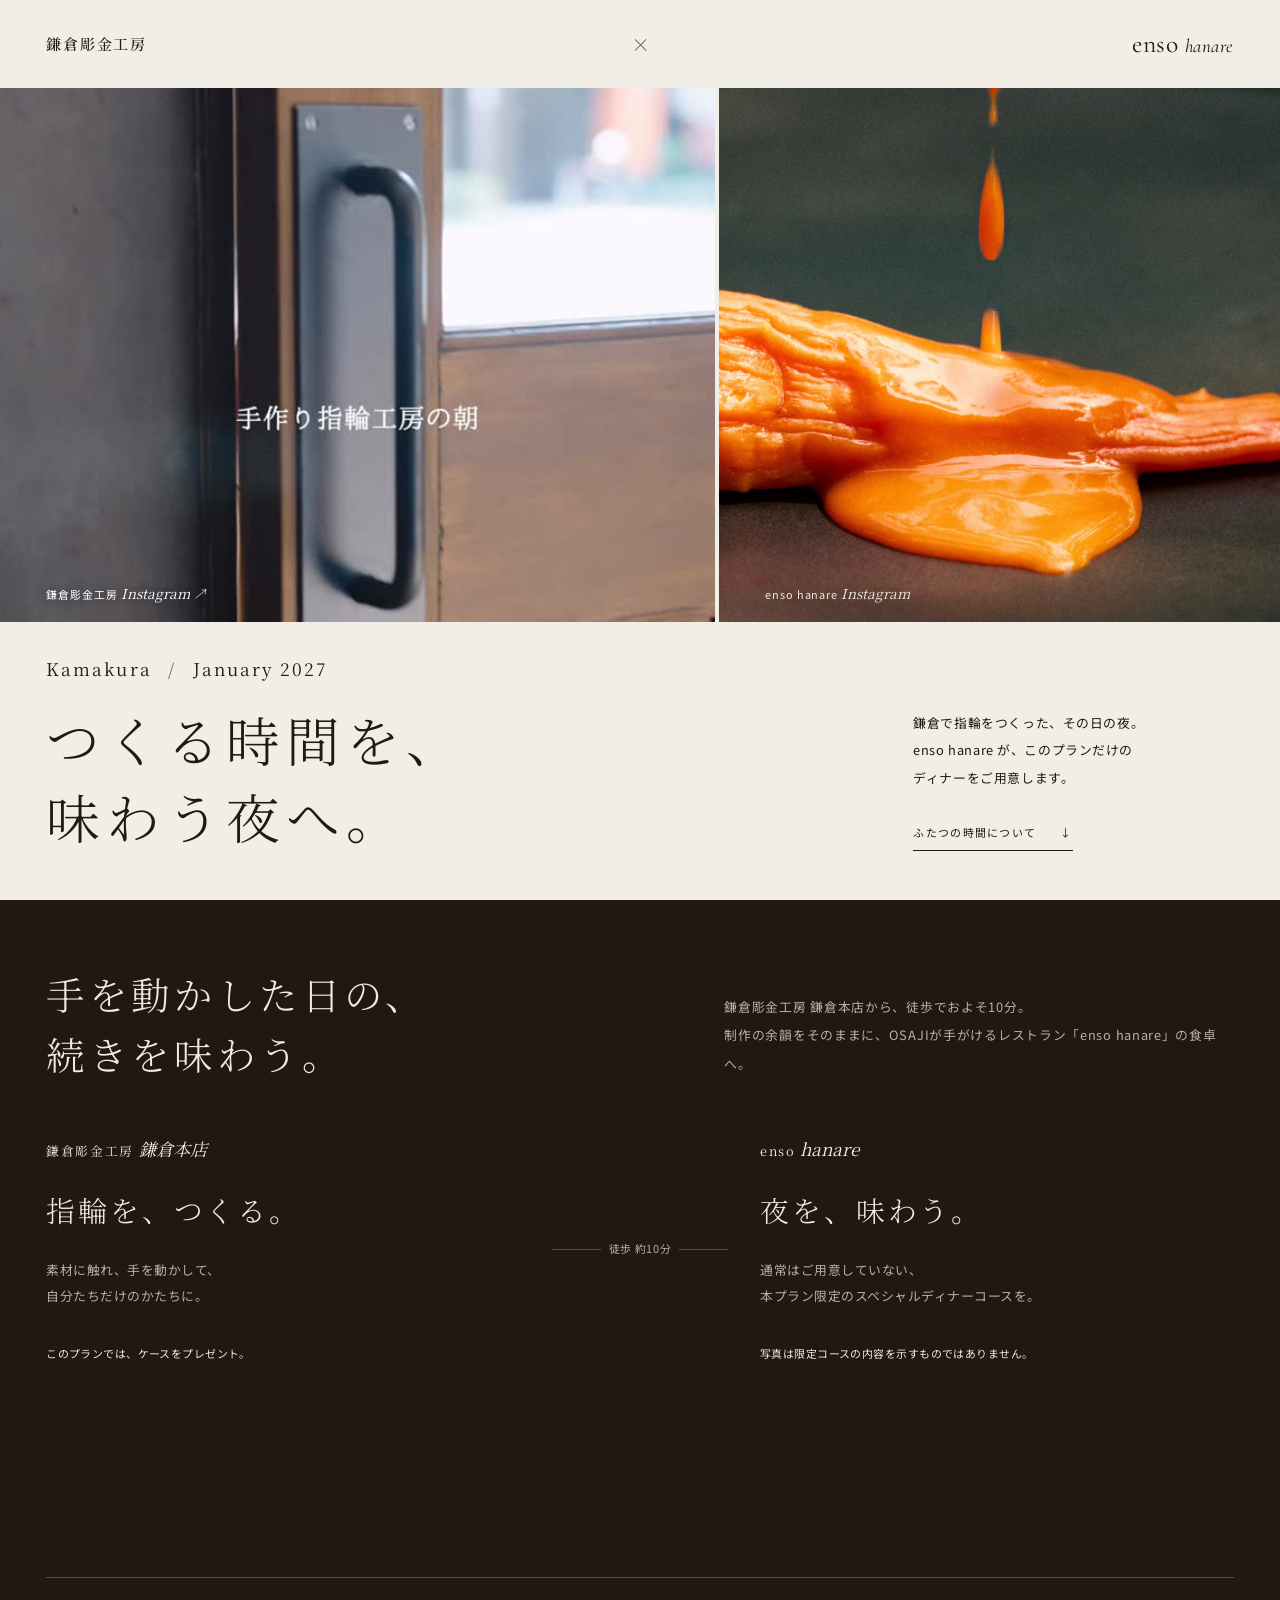
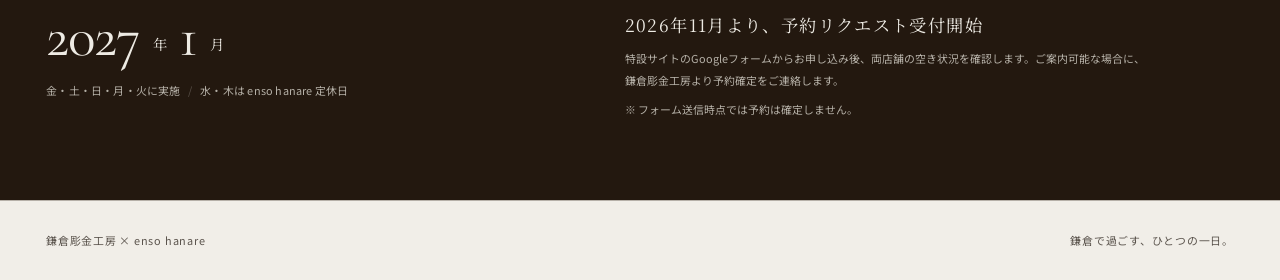
==== index.html @ 20aaf8cf "Add Kamakura Chokin Kobo x enso hanare preview" ====
<!doctype html>
<html lang="ja">
  <head>
    <meta charset="utf-8" />
    <meta name="viewport" content="width=device-width, initial-scale=1" />
    <meta name="theme-color" content="#f3f0e9" />
    <meta name="robots" content="noindex,nofollow,noarchive" />
    <meta name="description" content="鎌倉彫金工房 鎌倉本店での指輪づくりと、enso hanareのプラン限定ディナー。2027年1月にお楽しみいただける、鎌倉の一日。" />
    <title>つくる時間を、味わう夜へ。｜鎌倉彫金工房 × enso hanare</title>
    <link rel="preconnect" href="https://fonts.googleapis.com" />
    <link rel="preconnect" href="https://fonts.gstatic.com" crossorigin />
    <link href="https://fonts.googleapis.com/css2?family=Cormorant+Garamond:ital,wght@0,400;0,500;1,400&family=Noto+Sans+JP:wght@400;500&family=Noto+Serif+JP:wght@300;400;500&display=swap" rel="stylesheet" />
    <link rel="preload" as="image" href="assets/kamakura-video-cover-instagram.jpg" />
    <link rel="preload" as="image" href="assets/enso-hanare-instagram-web.jpg" />
    <link rel="stylesheet" href="styles.css" />
  </head>
  <body>
    <a class="skip-link" href="#content">本文へ移動</a>

    <header class="site-header" aria-label="コラボレーションブランド">
      <a class="brand brand-kamakura" href="https://www.instagram.com/kamakura_chokin/" target="_blank" rel="noopener noreferrer" aria-label="鎌倉彫金工房のInstagramを開く">鎌倉彫金工房</a>
      <span class="brand-cross" aria-hidden="true">×</span>
      <a class="brand brand-enso" href="https://www.instagram.com/enso_hanare/" target="_blank" rel="noopener noreferrer" aria-label="enso hanareのInstagramを開く">enso <em>hanare</em></a>
    </header>

    <main id="content">
      <section class="first-frame" aria-labelledby="hero-title">
        <div class="hero-photos" aria-label="鎌倉彫金工房の動画とenso hanareの写真">
          <figure class="hero-photo hero-photo-video">
            <div class="instagram-video-stage">
              <iframe src="https://www.instagram.com/p/DdD5RoIRUm0/embed/" title="鎌倉彫金工房の動画『モーニングルーティン』" loading="eager" allow="autoplay; encrypted-media; picture-in-picture" referrerpolicy="strict-origin-when-cross-origin"></iframe>
            </div>
            <figcaption><a href="https://www.instagram.com/p/DdD5RoIRUm0/" target="_blank" rel="noopener noreferrer" aria-label="鎌倉彫金工房の動画の元投稿を開く">鎌倉彫金工房 <span>Instagram ↗</span></a></figcaption>
          </figure>
          <figure class="hero-photo hero-photo-enso">
            <a href="https://www.instagram.com/enso_hanare/p/DdVPFkDokkN/" target="_blank" rel="noopener noreferrer" aria-label="enso hanareの写真の元投稿を開く">
              <img src="assets/enso-hanare-instagram-web.jpg" alt="enso hanareの料理を仕上げる、ソースを注ぐ瞬間" width="1350" height="1800" fetchpriority="high" decoding="async" />
            </a>
            <figcaption>enso hanare <span>Instagram</span></figcaption>
          </figure>
        </div>

        <div class="hero-copy">
          <div class="hero-title-wrap">
            <p class="edition">Kamakura <span aria-hidden="true">/</span> January 2027</p>
            <h1 id="hero-title">つくる時間を、<br />味わう夜へ。</h1>
          </div>
          <div class="hero-aside">
            <p>鎌倉で指輪をつくった、その日の夜。<br />enso hanare が、このプランだけの<br class="desktop-break" />ディナーをご用意します。</p>
            <a class="text-link" href="#plan">ふたつの時間について <span aria-hidden="true">↓</span></a>
          </div>
        </div>
      </section>

      <section class="second-frame" id="plan" aria-labelledby="plan-title">
        <div class="second-inner">
          <div class="intro">
            <h2 id="plan-title">手を動かした日の、<br />続きを味わう。</h2>
            <p>鎌倉彫金工房 鎌倉本店から、徒歩でおよそ10分。<br />制作の余韻をそのままに、OSAJIが手がけるレストラン「enso hanare」の食卓へ。</p>
          </div>

          <div class="day-story" aria-label="プランの流れ">
            <div class="story-part">
              <p class="story-place">鎌倉彫金工房 <span>鎌倉本店</span></p>
              <h3>指輪を、つくる。</h3>
              <p>素材に触れ、手を動かして、<br />自分たちだけのかたちに。</p>
              <p class="story-gift">このプランでは、ケースをプレゼント。</p>
            </div>
            <div class="walk" aria-label="徒歩約10分で移動">
              <span class="walk-line" aria-hidden="true"></span>
              <span>徒歩 約10分</span>
              <span class="walk-line" aria-hidden="true"></span>
            </div>
            <div class="story-part">
              <p class="story-place">enso <span>hanare</span></p>
              <h3>夜を、味わう。</h3>
              <p>通常はご用意していない、<br />本プラン限定のスペシャルディナーコースを。</p>
              <p class="story-gift">写真は限定コースの内容を示すものではありません。</p>
            </div>
          </div>

          <div class="plan-bottom">
            <div class="availability">
              <p class="availability-date">2027 <span>年</span> 1 <span>月</span></p>
              <p>金・土・日・月・火に実施 <span class="separator" aria-hidden="true">/</span> 水・木は enso hanare 定休日</p>
            </div>
            <div class="request-note">
              <p class="request-title">2026年11月より、予約リクエスト受付開始</p>
              <p>特設サイトのGoogleフォームからお申し込み後、両店舗の空き状況を確認します。ご案内可能な場合に、鎌倉彫金工房より予約確定をご連絡します。</p>
              <p class="request-caution">※ フォーム送信時点では予約は確定しません。</p>
            </div>
          </div>
        </div>
      </section>
    </main>

    <footer class="site-footer"><span>鎌倉彫金工房 × enso hanare</span><span>鎌倉で過ごす、ひとつの一日。</span></footer>
    <script>
      const videoStage = document.querySelector('.instagram-video-stage');
      const embeddedVideo = videoStage.querySelector('iframe');
      const fitEmbeddedVideo = () => {
        const { width, height } = videoStage.getBoundingClientRect();
        const frameWidth = Math.ceil(Math.max(width / 0.703, height / 1.25, 320));
        embeddedVideo.style.width = `${frameWidth}px`;
        embeddedVideo.style.height = `${Math.ceil(frameWidth * 1.25 + 54)}px`;
      };
      new ResizeObserver(fitEmbeddedVideo).observe(videoStage);
      fitEmbeddedVideo();
    </script>
  </body>
</html>
---- styles.css ----
/* Hallmark · macrostructure: Photographic · genre: editorial · theme: Atelier · enrichment: real brand photography · nav: N9 · footer: Ft2 · tone: quiet luxury · anchor hue: warm mineral · pre-emit critique: P5 H4 E4 S5 R5 V4 · contrast: pass (46–50) · mobile: pass (36, 59, 61–69) */
@import url("tokens.css");

*, *::before, *::after { box-sizing: border-box; }
html { scroll-behavior: smooth; }
html, body { margin: 0; min-width: 0; overflow-x: clip; }
body { background: var(--color-paper); color: var(--color-ink); font-family: var(--font-body); font-size: var(--text-base); line-height: 1.75; -webkit-font-smoothing: antialiased; }
img { display: block; width: 100%; height: 100%; }
figure, h1, h2, h3, p { margin: 0; }
a { color: inherit; }
a:focus-visible { outline: 2px solid var(--color-focus); outline-offset: 5px; }
a:active { opacity: .72; }
a[aria-disabled="true"] { opacity: .5; cursor: not-allowed; pointer-events: none; }
.skip-link { position: absolute; z-index: 10; top: -5rem; left: var(--space-md); padding: var(--space-sm) var(--space-md); background: var(--color-paper); }
.skip-link:focus-visible { top: var(--space-md); }

.site-header { min-height: 5.5rem; padding: 0 clamp(1.3rem, 3.6vw, 4.5rem); display: grid; grid-template-columns: minmax(0, 1fr) auto minmax(0, 1fr); align-items: center; gap: var(--space-lg); }
.brand { display: inline-block; width: fit-content; text-decoration: none; white-space: nowrap; transition: opacity var(--dur-short) var(--ease-out); }
.brand:hover { opacity: .62; }
.brand-kamakura { font-family: var(--font-display); font-size: clamp(.86rem, 1.18vw, 1.1rem); font-weight: 500; letter-spacing: .12em; }
.brand-enso { justify-self: end; font-family: var(--font-latin); font-size: clamp(1.45rem, 2vw, 2rem); line-height: 1; letter-spacing: .02em; }
.brand-enso em { font-size: .74em; font-weight: 400; }
.brand-cross { font-family: var(--font-display); font-size: 1.2rem; line-height: 1; color: var(--color-muted); }

.first-frame { height: calc(100svh - 5.5rem); min-height: 39rem; display: grid; grid-template-rows: minmax(0, 1fr) auto; }
.hero-photos { display: grid; grid-template-columns: minmax(0, 1.12fr) minmax(0, .88fr); gap: var(--space-xs); min-height: 0; background: var(--color-paper); }
.hero-photo { position: relative; overflow: hidden; min-width: 0; }
.hero-photo a { display: block; width: 100%; height: 100%; }
.hero-photo img { object-fit: cover; transition: transform 900ms var(--ease-out); }
.hero-photo a:hover img { transform: scale(1.028); }
.hero-photo-video { background: #292723 url("assets/kamakura-video-cover-instagram.jpg") center / cover no-repeat; }
.instagram-video-stage { position: absolute; inset: 0; overflow: hidden; }
.instagram-video-stage iframe { position: absolute; top: calc(50% - 27px); left: 50%; width: 100%; height: 100%; border: 0; transform: translate(-50%, -50%); }
.hero-photo-enso img { object-position: center 52%; }
.hero-photo figcaption { position: absolute; bottom: var(--space-md); left: clamp(1.3rem, 3.6vw, 4.5rem); z-index: 1; pointer-events: none; font-size: var(--text-xs); letter-spacing: .09em; }
.hero-photo-video figcaption { color: #fff; text-shadow: 0 1px 12px rgb(0 0 0 / .7); pointer-events: auto; }
.hero-photo-video figcaption a { width: auto; height: auto; text-decoration: none; }
.hero-photo-video figcaption a:hover { text-decoration: underline; text-underline-offset: .3em; }
.hero-photo-enso figcaption { color: var(--color-night-ink); }
.hero-photo figcaption span { font-family: var(--font-display); font-size: 1.25em; font-style: italic; letter-spacing: 0; }
.hero-copy { padding: clamp(2rem, 3vw, 3.25rem) clamp(1.3rem, 3.6vw, 4.5rem) clamp(2.2rem, 3.5vw, 3.8rem); display: grid; grid-template-columns: minmax(0, 1.15fr) minmax(17rem, .45fr); align-items: end; gap: var(--space-2xl); }
.edition { margin-bottom: var(--space-lg); font-family: var(--font-display); font-size: 1.08rem; letter-spacing: .12em; line-height: 1; }
.edition span { padding: 0 .6em; color: var(--color-muted); }
h1, h2, h3 { min-width: 0; font-family: var(--font-display); font-weight: 300; overflow-wrap: anywhere; }
h1 { font-size: var(--text-display); line-height: 1.43; letter-spacing: .11em; }
.hero-aside { padding-bottom: .25rem; }
.hero-aside p { font-size: var(--text-sm); line-height: 2.15; letter-spacing: .045em; }
.text-link { display: inline-flex; gap: var(--space-lg); align-items: center; margin-top: var(--space-xl); padding-bottom: var(--space-sm); border-bottom: var(--rule-thin) solid var(--color-ink); text-decoration: none; font-size: var(--text-xs); letter-spacing: .12em; white-space: nowrap; transition: opacity var(--dur-short) var(--ease-out); }
.text-link:hover { opacity: .66; }

.second-frame { min-height: 100svh; padding: clamp(3.7rem, 5vw, 5.5rem) clamp(1.3rem, 3.6vw, 4.5rem) clamp(2.7rem, 3.5vw, 4rem); background: var(--color-night); color: var(--color-night-ink); }
.second-inner { max-width: 1440px; min-height: calc(100svh - 9rem); margin: 0 auto; display: flex; flex-direction: column; }
.intro { display: grid; grid-template-columns: minmax(0, 1.08fr) minmax(0, .92fr); align-items: end; gap: var(--space-4xl); }
h2 { font-size: var(--text-section); line-height: 1.55; letter-spacing: .12em; }
.intro > p { max-width: 33rem; padding-bottom: .25rem; font-size: var(--text-sm); line-height: 2.25; letter-spacing: .055em; color: var(--color-night-muted); }
.day-story { display: grid; grid-template-columns: minmax(0, 1fr) 11rem minmax(0, 1fr); gap: var(--space-xl); align-items: center; padding: clamp(3.1rem, 4vw, 4.5rem) 0 clamp(2.9rem, 3.8vw, 4.2rem); }
.story-part { min-width: 0; }
.story-place { margin-bottom: var(--space-lg); font-family: var(--font-display); font-size: var(--text-sm); letter-spacing: .13em; }
.story-place span { font-family: var(--font-display); font-size: 1.35em; font-style: italic; letter-spacing: 0; }
.story-part h3 { margin-bottom: var(--space-lg); font-size: clamp(1.6rem, 2.25vw, 2.55rem); line-height: 1.55; letter-spacing: .1em; }
.story-part > p:not(.story-place) { font-size: var(--text-sm); line-height: 2.05; letter-spacing: .04em; color: var(--color-night-muted); }
.story-part .story-gift { margin-top: var(--space-xl); font-size: var(--text-xs) !important; color: var(--color-night-ink) !important; }
.walk { display: flex; align-items: center; gap: var(--space-sm); color: var(--color-night-muted); font-size: var(--text-xs); letter-spacing: .06em; white-space: nowrap; }
.walk-line { flex: 1; min-width: .5rem; height: 1px; background: var(--color-night-rule); }
.plan-bottom { display: grid; grid-template-columns: minmax(0, .9fr) minmax(0, 1.1fr); gap: var(--space-4xl); margin-top: auto; padding-top: var(--space-xl); border-top: var(--rule-thin) solid var(--color-night-rule); }
.availability-date { margin-bottom: var(--space-md); font-family: var(--font-latin); font-size: clamp(2.7rem, 4.5vw, 5rem); line-height: .95; letter-spacing: -.015em; }
.availability-date span { font-family: var(--font-display); font-size: .25em; letter-spacing: .04em; vertical-align: .35em; }
.availability > p:last-child { font-size: var(--text-xs); color: var(--color-night-muted); letter-spacing: .02em; }
.separator { padding: 0 .5em; color: var(--color-night-rule); }
.request-note { max-width: 33rem; }
.request-title { margin-bottom: var(--space-sm); font-family: var(--font-display); font-size: var(--text-md); letter-spacing: .08em; }
.request-note p:not(.request-title) { font-size: var(--text-xs); line-height: 1.95; color: var(--color-night-muted); }
.request-note .request-caution { margin-top: var(--space-sm); }
.site-footer { min-height: 5rem; padding: var(--space-md) clamp(1.3rem, 3.6vw, 4.5rem); display: flex; justify-content: space-between; gap: var(--space-xl); align-items: center; border-top: var(--rule-thin) solid var(--color-rule); color: var(--color-muted); font-size: var(--text-xs); letter-spacing: .07em; }

@media (max-width: 900px) {
  .hero-copy { grid-template-columns: minmax(0, 1fr) minmax(13rem, .65fr); gap: var(--space-xl); }
  .day-story { grid-template-columns: minmax(0, 1fr) 7rem minmax(0, 1fr); gap: var(--space-md); }
  .plan-bottom { gap: var(--space-xl); }
}
@media (max-width: 700px) {
  .site-header { min-height: 4.5rem; gap: var(--space-sm); }
  .brand-kamakura { font-size: .74rem; letter-spacing: .05em; }
  .brand-enso { font-size: 1.32rem; }
  .brand-cross { font-size: 1rem; }
  .first-frame { height: auto; min-height: calc(100svh - 4.5rem); grid-template-rows: minmax(19rem, 48svh) auto; }
  .hero-photos { grid-template-columns: minmax(0, 1fr) minmax(0, 1fr); gap: var(--space-xs); }
  .hero-photo figcaption { left: var(--space-sm); bottom: var(--space-sm); font-size: .65rem; letter-spacing: 0; }
  .hero-photo-enso figcaption { left: var(--space-sm); }
  .hero-copy { display: block; padding-top: var(--space-xl); padding-bottom: var(--space-2xl); }
  .edition { font-size: .98rem; margin-bottom: var(--space-sm); }
  h1 { font-size: clamp(2.28rem, 8.5vw, 3.3rem); line-height: 1.5; letter-spacing: .06em; }
  .hero-aside { margin-top: var(--space-xl); }
  .hero-aside p { font-size: .76rem; line-height: 2; }
  .desktop-break { display: none; }
  .text-link { margin-top: var(--space-lg); }
  .second-frame { padding-top: var(--space-3xl); }
  .second-inner { min-height: 0; }
  .intro, .plan-bottom { grid-template-columns: minmax(0, 1fr); gap: var(--space-xl); }
  h2 { font-size: clamp(1.86rem, 6vw, 2.65rem); }
  .intro > p { font-size: .75rem; }
  .intro > p br { display: none; }
  .day-story { grid-template-columns: minmax(0, 1fr); padding: var(--space-3xl) 0; gap: var(--space-2xl); }
  .walk { width: 100%; max-width: 18rem; }
  .story-place { margin-bottom: var(--space-md); }
  .story-part h3 { margin-bottom: var(--space-sm); }
  .story-part .story-gift { margin-top: var(--space-md); }
  .plan-bottom { gap: var(--space-2xl); }
  .site-footer { flex-wrap: wrap; gap: var(--space-xs); }
}
@media (max-width: 360px) {
  .brand-kamakura { font-size: .68rem; }
  .brand-enso { font-size: 1.2rem; }
  .hero-copy { padding-left: var(--space-md); padding-right: var(--space-md); }
  h1 { font-size: 2.15rem; }
}
@media (prefers-reduced-motion: reduce) {
  html { scroll-behavior: auto; }
  .brand, .hero-photo img, .text-link { transition-duration: 0ms; }
  .hero-photo a:hover img { transform: none; }
}
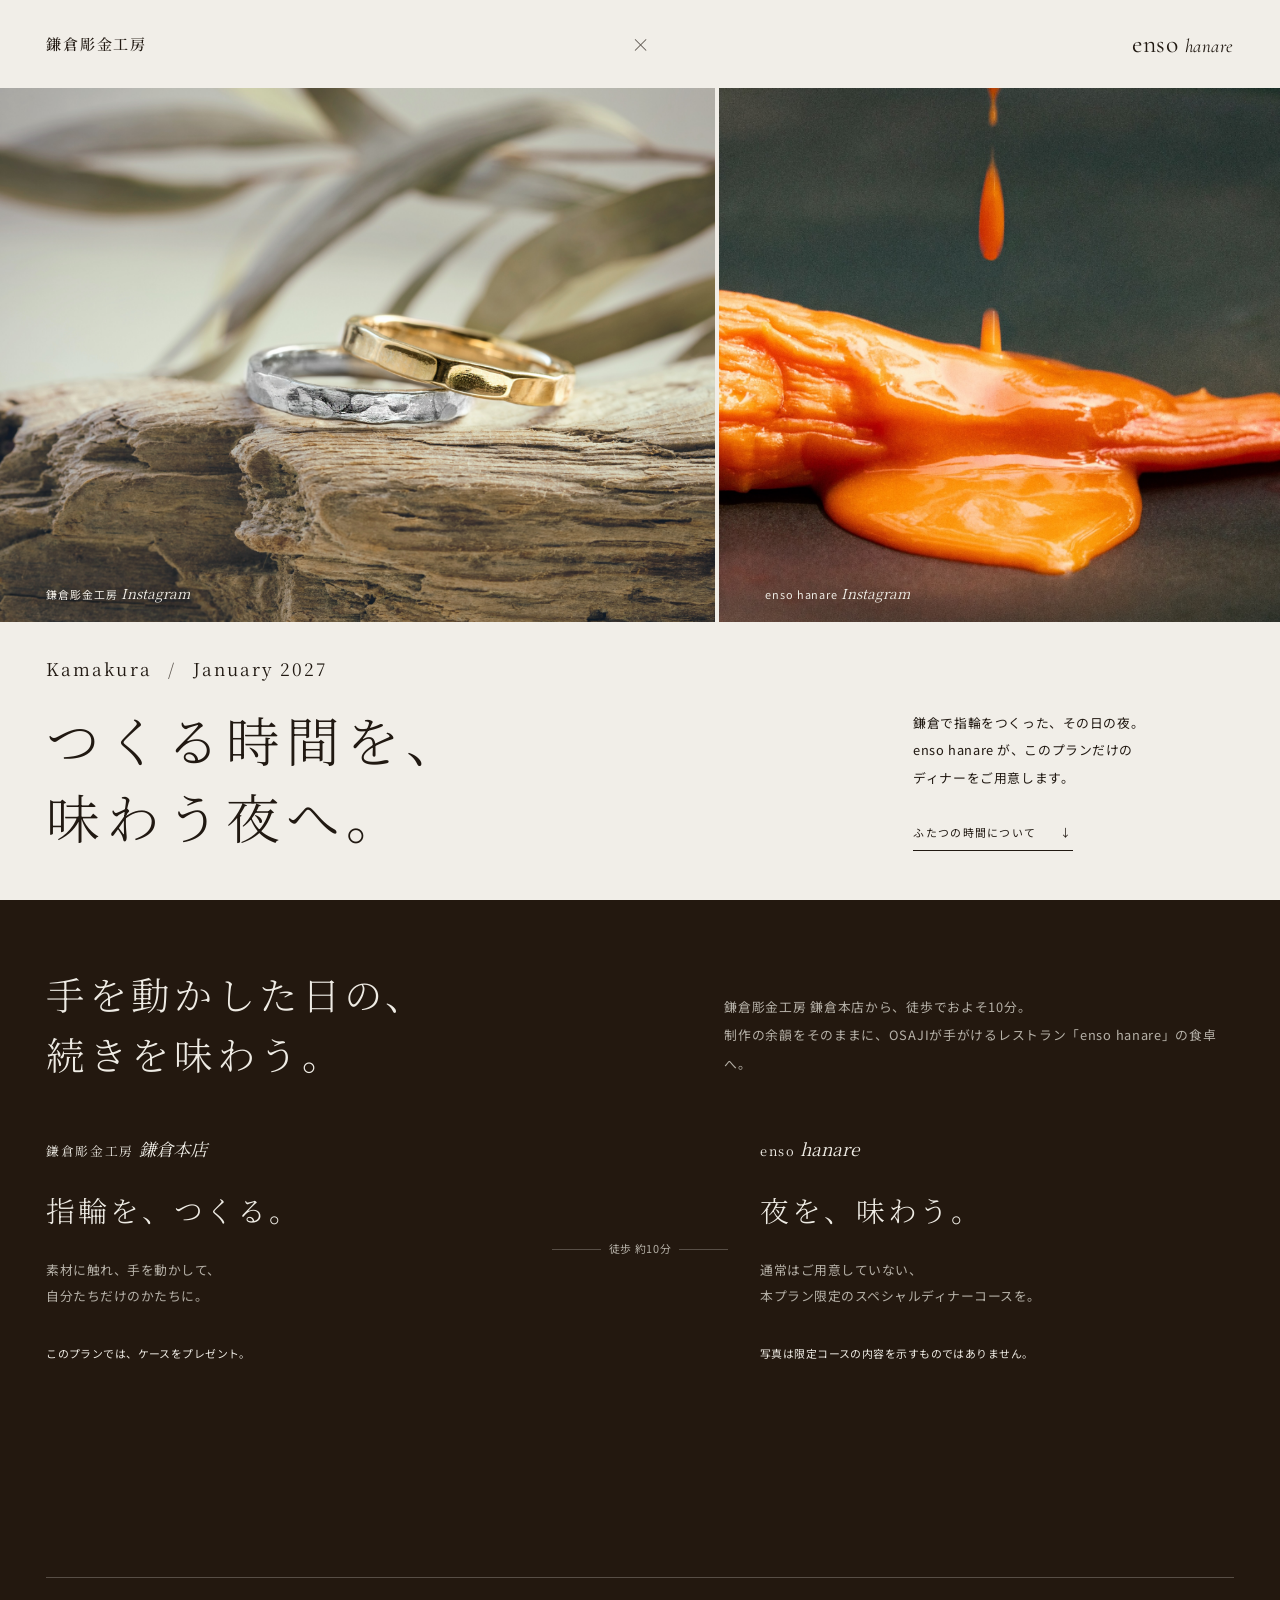
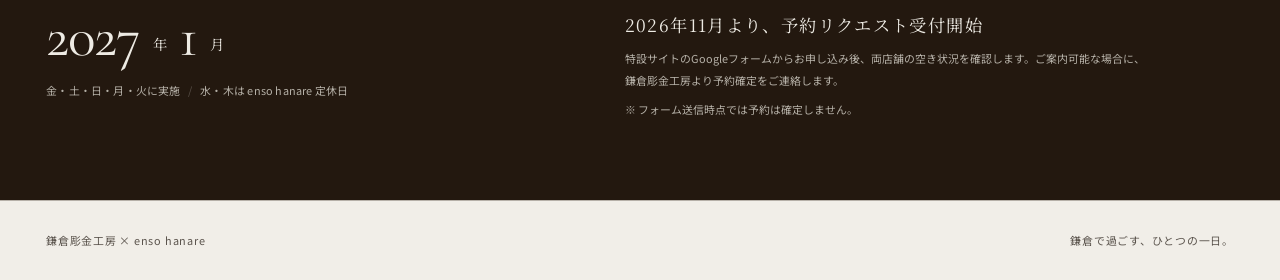
==== commit 47572374: "Replace hero video with Kamakura rings photograph" ====
--- a/index.html
+++ b/index.html
@@ -10,9 +10,9 @@
     <link rel="preconnect" href="https://fonts.googleapis.com" />
     <link rel="preconnect" href="https://fonts.gstatic.com" crossorigin />
     <link href="https://fonts.googleapis.com/css2?family=Cormorant+Garamond:ital,wght@0,400;0,500;1,400&family=Noto+Sans+JP:wght@400;500&family=Noto+Serif+JP:wght@300;400;500&display=swap" rel="stylesheet" />
-    <link rel="preload" as="image" href="assets/kamakura-video-cover-instagram.jpg" />
+    <link rel="preload" as="image" href="assets/kamakura-rings-instagram.jpg" />
     <link rel="preload" as="image" href="assets/enso-hanare-instagram-web.jpg" />
-    <link rel="stylesheet" href="styles.css" />
+    <link rel="stylesheet" href="styles.css?v=20260924b" />
   </head>
   <body>
     <a class="skip-link" href="#content">本文へ移動</a>
@@ -25,12 +25,12 @@
 
     <main id="content">
       <section class="first-frame" aria-labelledby="hero-title">
-        <div class="hero-photos" aria-label="鎌倉彫金工房の動画とenso hanareの写真">
-          <figure class="hero-photo hero-photo-video">
-            <div class="instagram-video-stage">
-              <iframe src="https://www.instagram.com/p/DdD5RoIRUm0/embed/" title="鎌倉彫金工房の動画『モーニングルーティン』" loading="eager" allow="autoplay; encrypted-media; picture-in-picture" referrerpolicy="strict-origin-when-cross-origin"></iframe>
-            </div>
-            <figcaption><a href="https://www.instagram.com/p/DdD5RoIRUm0/" target="_blank" rel="noopener noreferrer" aria-label="鎌倉彫金工房の動画の元投稿を開く">鎌倉彫金工房 <span>Instagram ↗</span></a></figcaption>
+        <div class="hero-photos" aria-label="鎌倉彫金工房とenso hanareの写真">
+          <figure class="hero-photo hero-photo-rings">
+            <a href="https://www.instagram.com/kamakura_chokin/p/DdTVsb1GgyL/" target="_blank" rel="noopener noreferrer" aria-label="鎌倉彫金工房の写真の元投稿を開く">
+              <img src="assets/kamakura-rings-instagram.jpg" alt="木の上に置かれたシルバーとゴールドの手づくり指輪" width="4096" height="4096" fetchpriority="high" decoding="async" />
+            </a>
+            <figcaption>鎌倉彫金工房 <span>Instagram</span></figcaption>
           </figure>
           <figure class="hero-photo hero-photo-enso">
             <a href="https://www.instagram.com/enso_hanare/p/DdVPFkDokkN/" target="_blank" rel="noopener noreferrer" aria-label="enso hanareの写真の元投稿を開く">
@@ -95,17 +95,5 @@
     </main>
 
     <footer class="site-footer"><span>鎌倉彫金工房 × enso hanare</span><span>鎌倉で過ごす、ひとつの一日。</span></footer>
-    <script>
-      const videoStage = document.querySelector('.instagram-video-stage');
-      const embeddedVideo = videoStage.querySelector('iframe');
-      const fitEmbeddedVideo = () => {
-        const { width, height } = videoStage.getBoundingClientRect();
-        const frameWidth = Math.ceil(Math.max(width / 0.703, height / 1.25, 320));
-        embeddedVideo.style.width = `${frameWidth}px`;
-        embeddedVideo.style.height = `${Math.ceil(frameWidth * 1.25 + 54)}px`;
-      };
-      new ResizeObserver(fitEmbeddedVideo).observe(videoStage);
-      fitEmbeddedVideo();
-    </script>
   </body>
 </html>
--- a/styles.css
+++ b/styles.css
@@ -28,14 +28,10 @@
 .hero-photo a { display: block; width: 100%; height: 100%; }
 .hero-photo img { object-fit: cover; transition: transform 900ms var(--ease-out); }
 .hero-photo a:hover img { transform: scale(1.028); }
-.hero-photo-video { background: #292723 url("assets/kamakura-video-cover-instagram.jpg") center / cover no-repeat; }
-.instagram-video-stage { position: absolute; inset: 0; overflow: hidden; }
-.instagram-video-stage iframe { position: absolute; top: calc(50% - 27px); left: 50%; width: 100%; height: 100%; border: 0; transform: translate(-50%, -50%); }
+.hero-photo-rings img { object-position: center 62%; }
 .hero-photo-enso img { object-position: center 52%; }
 .hero-photo figcaption { position: absolute; bottom: var(--space-md); left: clamp(1.3rem, 3.6vw, 4.5rem); z-index: 1; pointer-events: none; font-size: var(--text-xs); letter-spacing: .09em; }
-.hero-photo-video figcaption { color: #fff; text-shadow: 0 1px 12px rgb(0 0 0 / .7); pointer-events: auto; }
-.hero-photo-video figcaption a { width: auto; height: auto; text-decoration: none; }
-.hero-photo-video figcaption a:hover { text-decoration: underline; text-underline-offset: .3em; }
+.hero-photo-rings figcaption { color: var(--color-night-ink); text-shadow: 0 1px 10px rgb(0 0 0 / .55); }
 .hero-photo-enso figcaption { color: var(--color-night-ink); }
 .hero-photo figcaption span { font-family: var(--font-display); font-size: 1.25em; font-style: italic; letter-spacing: 0; }
 .hero-copy { padding: clamp(2rem, 3vw, 3.25rem) clamp(1.3rem, 3.6vw, 4.5rem) clamp(2.2rem, 3.5vw, 3.8rem); display: grid; grid-template-columns: minmax(0, 1.15fr) minmax(17rem, .45fr); align-items: end; gap: var(--space-2xl); }
@@ -86,6 +82,7 @@
   .first-frame { height: auto; min-height: calc(100svh - 4.5rem); grid-template-rows: minmax(19rem, 48svh) auto; }
   .hero-photos { grid-template-columns: minmax(0, 1fr) minmax(0, 1fr); gap: var(--space-xs); }
   .hero-photo figcaption { left: var(--space-sm); bottom: var(--space-sm); font-size: .65rem; letter-spacing: 0; }
+  .hero-photo-rings img { object-position: 70% 62%; }
   .hero-photo-enso figcaption { left: var(--space-sm); }
   .hero-copy { display: block; padding-top: var(--space-xl); padding-bottom: var(--space-2xl); }
   .edition { font-size: .98rem; margin-bottom: var(--space-sm); }
